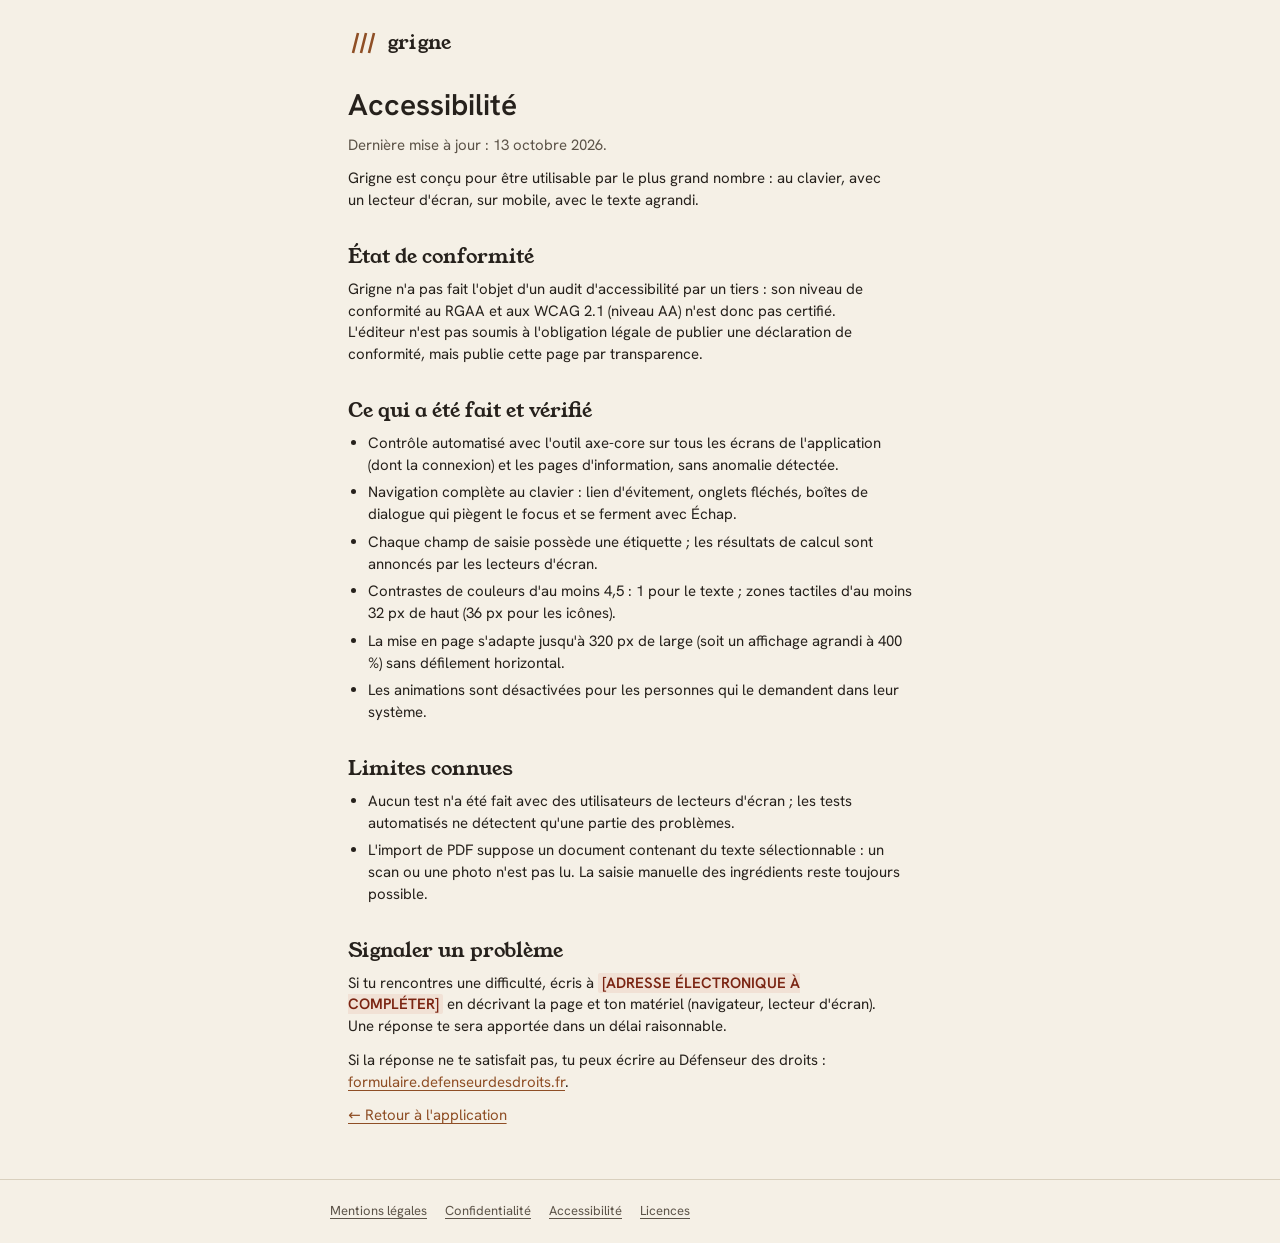
==== accessibilite.html @ 52b6719e "Add files via upload" ====
<!DOCTYPE html>
<html lang="fr">
<head>
<meta charset="UTF-8">
<meta name="viewport" content="width=device-width, initial-scale=1">
<meta http-equiv="Content-Security-Policy" content="default-src 'none'; style-src 'self'; font-src 'self'; img-src 'self'; base-uri 'none'; form-action 'none'">
<meta name="referrer" content="no-referrer">
<meta name="theme-color" content="#F5F0E6">
<meta name="description" content="Déclaration d'accessibilité de Grigne.">
<link rel="icon" href="favicon.svg" type="image/svg+xml">
<link rel="apple-touch-icon" href="apple-touch-icon.png">
<title>Accessibilité — Grigne</title>
<link rel="stylesheet" href="fonts.css">
<link rel="stylesheet" href="base.css">
<link rel="stylesheet" href="legal.css">
</head>
<body>
<a class="skip-link" href="#main">Aller au contenu</a>
<div class="page legal">
  <header class="brand">
    <a href="index.html" aria-label="Grigne, retour à l'application">
      <svg width="30" height="24" viewBox="0 0 30 24" aria-hidden="true" focusable="false"><path d="M5 22 L10 2 M13 22 L18 2 M21 22 L26 2" stroke="#8F4F26" stroke-width="2.6" fill="none"/></svg>
      <span>grigne</span>
    </a>
  </header>
  <main id="main" tabindex="-1">

    <h1>Accessibilité</h1>
    <p class="lead">Dernière mise à jour : 13 octobre 2026.</p>

    <p>Grigne est conçu pour être utilisable par le plus grand nombre : au clavier, avec un lecteur d'écran, sur mobile, avec le texte agrandi.</p>

    <h2>État de conformité</h2>
    <p>Grigne n'a pas fait l'objet d'un audit d'accessibilité par un tiers : son niveau de conformité au RGAA et aux WCAG 2.1 (niveau AA) n'est donc pas certifié. L'éditeur n'est pas soumis à l'obligation légale de publier une déclaration de conformité, mais publie cette page par transparence.</p>

    <h2>Ce qui a été fait et vérifié</h2>
    <ul>
      <li>Contrôle automatisé avec l'outil axe-core sur tous les écrans de l'application (dont la connexion) et les pages d'information, sans anomalie détectée.</li>
      <li>Navigation complète au clavier : lien d'évitement, onglets fléchés, boîtes de dialogue qui piègent le focus et se ferment avec Échap.</li>
      <li>Chaque champ de saisie possède une étiquette ; les résultats de calcul sont annoncés par les lecteurs d'écran.</li>
      <li>Contrastes de couleurs d'au moins 4,5 : 1 pour le texte ; zones tactiles d'au moins 32 px de haut (36 px pour les icônes).</li>
      <li>La mise en page s'adapte jusqu'à 320 px de large (soit un affichage agrandi à 400 %) sans défilement horizontal.</li>
      <li>Les animations sont désactivées pour les personnes qui le demandent dans leur système.</li>
    </ul>

    <h2>Limites connues</h2>
    <ul>
      <li>Aucun test n'a été fait avec des utilisateurs de lecteurs d'écran ; les tests automatisés ne détectent qu'une partie des problèmes.</li>
      <li>L'import de PDF suppose un document contenant du texte sélectionnable : un scan ou une photo n'est pas lu. La saisie manuelle des ingrédients reste toujours possible.</li>
    </ul>

    <h2>Signaler un problème</h2>
    <p>Si tu rencontres une difficulté, écris à <span class="todo">[ADRESSE ÉLECTRONIQUE À COMPLÉTER]</span> en décrivant la page et ton matériel (navigateur, lecteur d'écran). Une réponse te sera apportée dans un délai raisonnable.</p>
    <p>Si la réponse ne te satisfait pas, tu peux écrire au Défenseur des droits : <a href="https://formulaire.defenseurdesdroits.fr">formulaire.defenseurdesdroits.fr</a>.</p>
    <p><a href="index.html">← Retour à l'application</a></p>
  </main>
</div>
<footer class="site-footer">
  <nav aria-label="Informations légales">
    <a href="mentions-legales.html">Mentions légales</a>
    <a href="confidentialite.html">Confidentialité</a>
    <a href="accessibilite.html" aria-current="page">Accessibilité</a>
    <a href="licences.html">Licences</a>
  </nav>
</footer>
</body>
</html>
---- fonts.css ----
/* Polices hébergées avec le site (licence SIL OFL 1.1, voir LICENSE-*.txt).
   Aucune requête vers un service tiers. */
@font-face {
  font-family: 'Young Serif';
  font-style: normal;
  font-weight: 400;
  font-display: swap;
  src: url('young-serif-latin-400-normal.woff2') format('woff2');
}
@font-face {
  font-family: 'Hanken Grotesk';
  font-style: normal;
  font-weight: 400;
  font-display: swap;
  src: url('hanken-grotesk-latin-400-normal.woff2') format('woff2');
}
@font-face {
  font-family: 'Hanken Grotesk';
  font-style: normal;
  font-weight: 500;
  font-display: swap;
  src: url('hanken-grotesk-latin-500-normal.woff2') format('woff2');
}
@font-face {
  font-family: 'Hanken Grotesk';
  font-style: normal;
  font-weight: 600;
  font-display: swap;
  src: url('hanken-grotesk-latin-600-normal.woff2') format('woff2');
}
---- base.css ----
/* Grigne — base commune (application et pages légales).
   Palette « farine / charbon / croûte » : une seule couleur d'accent, aucun dégradé, aucune ombre. */
:root {
  --cream: #F5F0E6;
  --paper: #FBF8F1;
  --ink: #26211C;
  --muted: #5C5348;
  --muted2: #685E51;
  --faint: #766C5F;
  --accent: #8F4F26;
  --err: #A3301A;
  --ok: #46602C;
  --line: #D9D0BE;
  --line2: #E4DCCB;
  --row-alt: #F0EADD;
  --total-bg: #E9E1D0;
  --serif: 'Young Serif', Georgia, 'Times New Roman', serif;
  --sans: 'Hanken Grotesk', system-ui, -apple-system, 'Segoe UI', sans-serif;
}

*, *::before, *::after { box-sizing: border-box; }
[hidden] { display: none !important; }

html { -webkit-text-size-adjust: 100%; background: var(--cream); }
body {
  margin: 0; background: var(--cream); color: var(--ink);
  font-family: var(--sans); font-variant-numeric: tabular-nums; line-height: 1.45;
  min-height: 100vh; display: flex; flex-direction: column;
}

.page { flex: 1; width: 100%; max-width: 620px; margin: 0 auto; padding: 28px 18px 40px; }

.sr-only {
  position: absolute; width: 1px; height: 1px; padding: 0; margin: -1px;
  overflow: hidden; clip: rect(0, 0, 0, 0); white-space: nowrap; border: 0;
}
.skip-link {
  position: absolute; left: 12px; top: -60px; z-index: 100; background: var(--ink); color: var(--cream);
  padding: 10px 14px; border-radius: 2px; font-size: 14px; text-decoration: none;
}
.skip-link:focus { top: 12px; }

a { color: var(--accent); text-underline-offset: 3px; }
a:focus-visible, button:focus-visible, input:focus-visible, select:focus-visible, textarea:focus-visible,
[role=button]:focus-visible, summary:focus-visible {
  outline: 2px solid var(--accent); outline-offset: 2px;
}

.brand { display: flex; align-items: center; gap: 10px; margin-bottom: 26px; }
.brand svg { display: block; flex-shrink: 0; }
.brand span { font-family: var(--serif); font-size: 20px; letter-spacing: 0.01em; }
.brand a { display: flex; align-items: center; gap: 10px; color: inherit; text-decoration: none; }

.site-footer { border-top: 1px solid var(--line); padding: 18px; font-size: 13px; color: var(--muted2); }
.site-footer nav { max-width: 620px; margin: 0 auto; display: flex; flex-wrap: wrap; gap: 6px 18px; }
.site-footer a { color: var(--muted); display: inline-block; padding: 4px 0; }
.site-footer a:hover { color: var(--ink); }
---- legal.css ----
/* Pages d'information (mentions légales, confidentialité, accessibilité, licences). */
.legal h1 { max-width: none; font-size: 30px; margin-bottom: 8px; }
.legal h2 { font-family: var(--serif); font-weight: 400; font-size: 20px; margin: 30px 0 8px; }
.legal p, .legal li { font-size: 15px; color: var(--ink); max-width: 68ch; }
.legal p { margin: 0 0 12px; }
.legal ul { padding-left: 20px; margin: 0 0 12px; }
.legal li { margin-bottom: 6px; }
.legal .lead { color: var(--muted); }
.legal .todo { background: #F1E1D5; color: #7A2412; padding: 0 4px; border-radius: 2px; font-weight: 600; }
.legal .notice { padding: 12px 14px; background: var(--total-bg); border-left: 3px solid var(--accent); font-size: 14px; color: var(--muted); margin: 18px 0; max-width: 68ch; }
.legal table { border-collapse: collapse; width: 100%; font-size: 14px; margin: 8px 0 16px; }
.legal th, .legal td { text-align: left; border-bottom: 1px solid var(--line); padding: 8px 8px 8px 0; vertical-align: top; }
.legal th { font-size: 11px; letter-spacing: 0.08em; text-transform: uppercase; color: var(--muted2); font-weight: 600; }
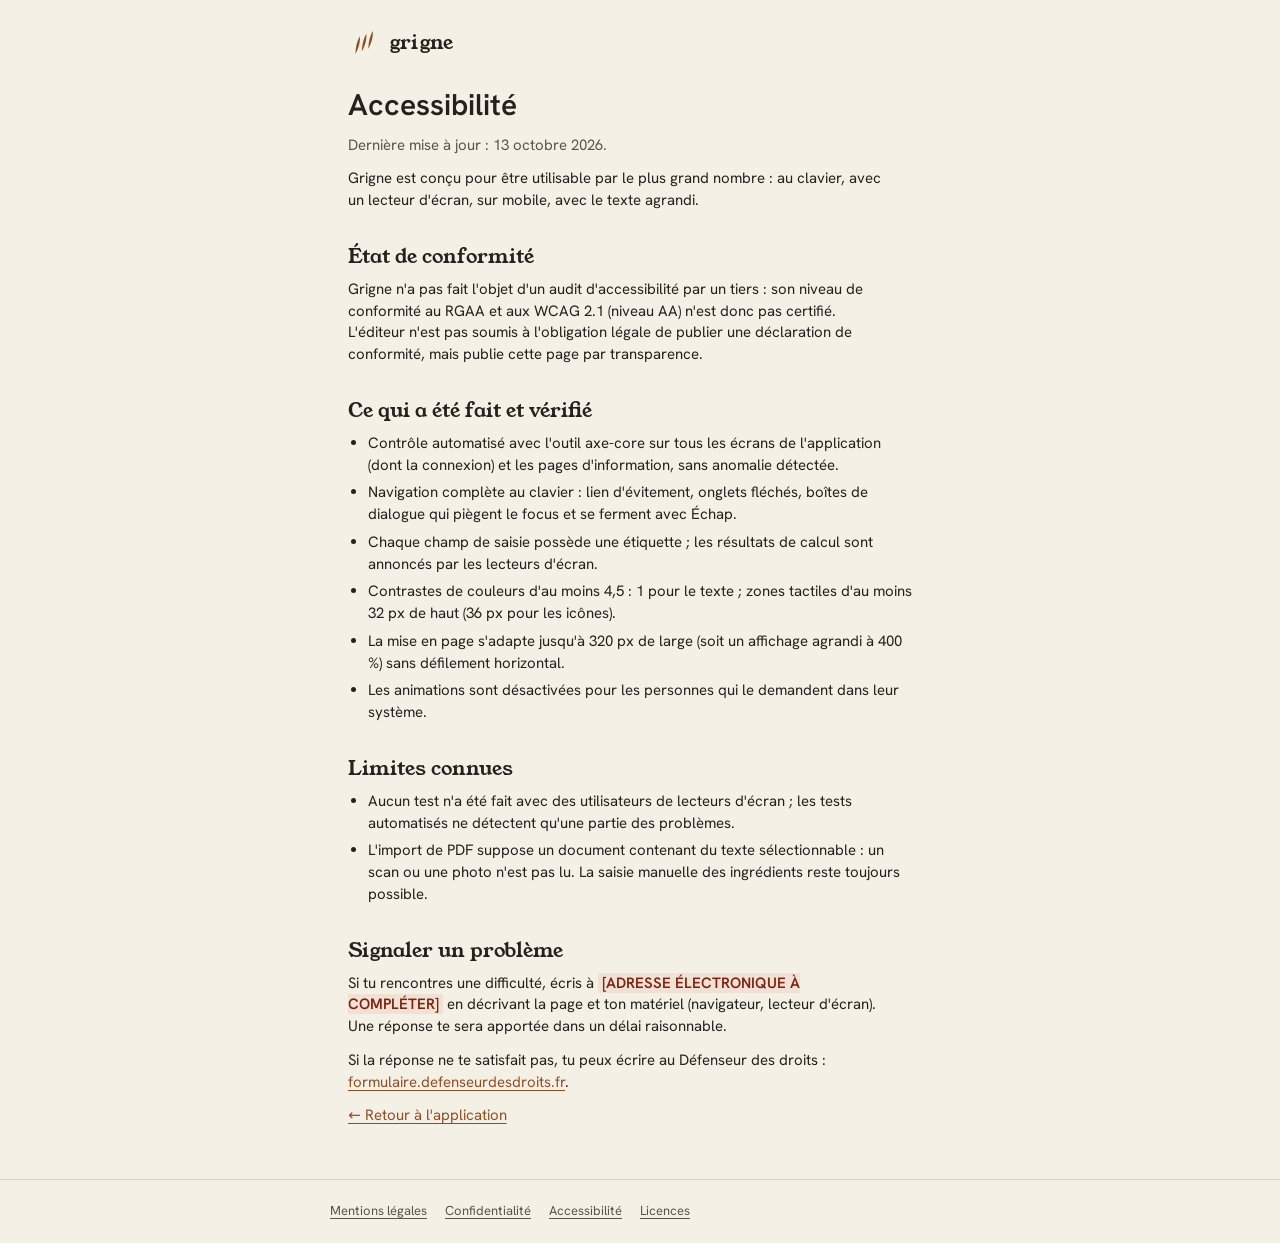
==== commit cc466e48: "Nouveau logo : les trois grignes dans l'en-tête, le favicon et les icônes Co-Authored-By: Claude Opu" ====
--- a/accessibilite.html
+++ b/accessibilite.html
@@ -19,7 +19,7 @@
 <div class="page legal">
   <header class="brand">
     <a href="index.html" aria-label="Grigne, retour à l'application">
-      <svg width="30" height="24" viewBox="0 0 30 24" aria-hidden="true" focusable="false"><path d="M5 22 L10 2 M13 22 L18 2 M21 22 L26 2" stroke="#8F4F26" stroke-width="2.6" fill="none"/></svg>
+      <svg width="32" height="27" viewBox="-54 -46 108 92" aria-hidden="true" focusable="false"><g fill="#8F4F26"><path d="M -0.6 -31 C 3.6 -19, 5.4 -8, 4.9 3.5 C 4.5 13, 3.2 23, 1.3 31 C -0.7 23, -2.6 13, -3.3 3.5 C -4.1 -8, -3.5 -19, -0.6 -31 Z" transform="translate(-22 9) rotate(16)"/><path d="M -0.6 -31 C 3.6 -19, 5.4 -8, 4.9 3.5 C 4.5 13, 3.2 23, 1.3 31 C -0.7 23, -2.6 13, -3.3 3.5 C -4.1 -8, -3.5 -19, -0.6 -31 Z" transform="translate(0 0) rotate(16)"/><path d="M -0.6 -31 C 3.6 -19, 5.4 -8, 4.9 3.5 C 4.5 13, 3.2 23, 1.3 31 C -0.7 23, -2.6 13, -3.3 3.5 C -4.1 -8, -3.5 -19, -0.6 -31 Z" transform="translate(22 -9) rotate(16)"/></g></svg>
       <span>grigne</span>
     </a>
   </header>
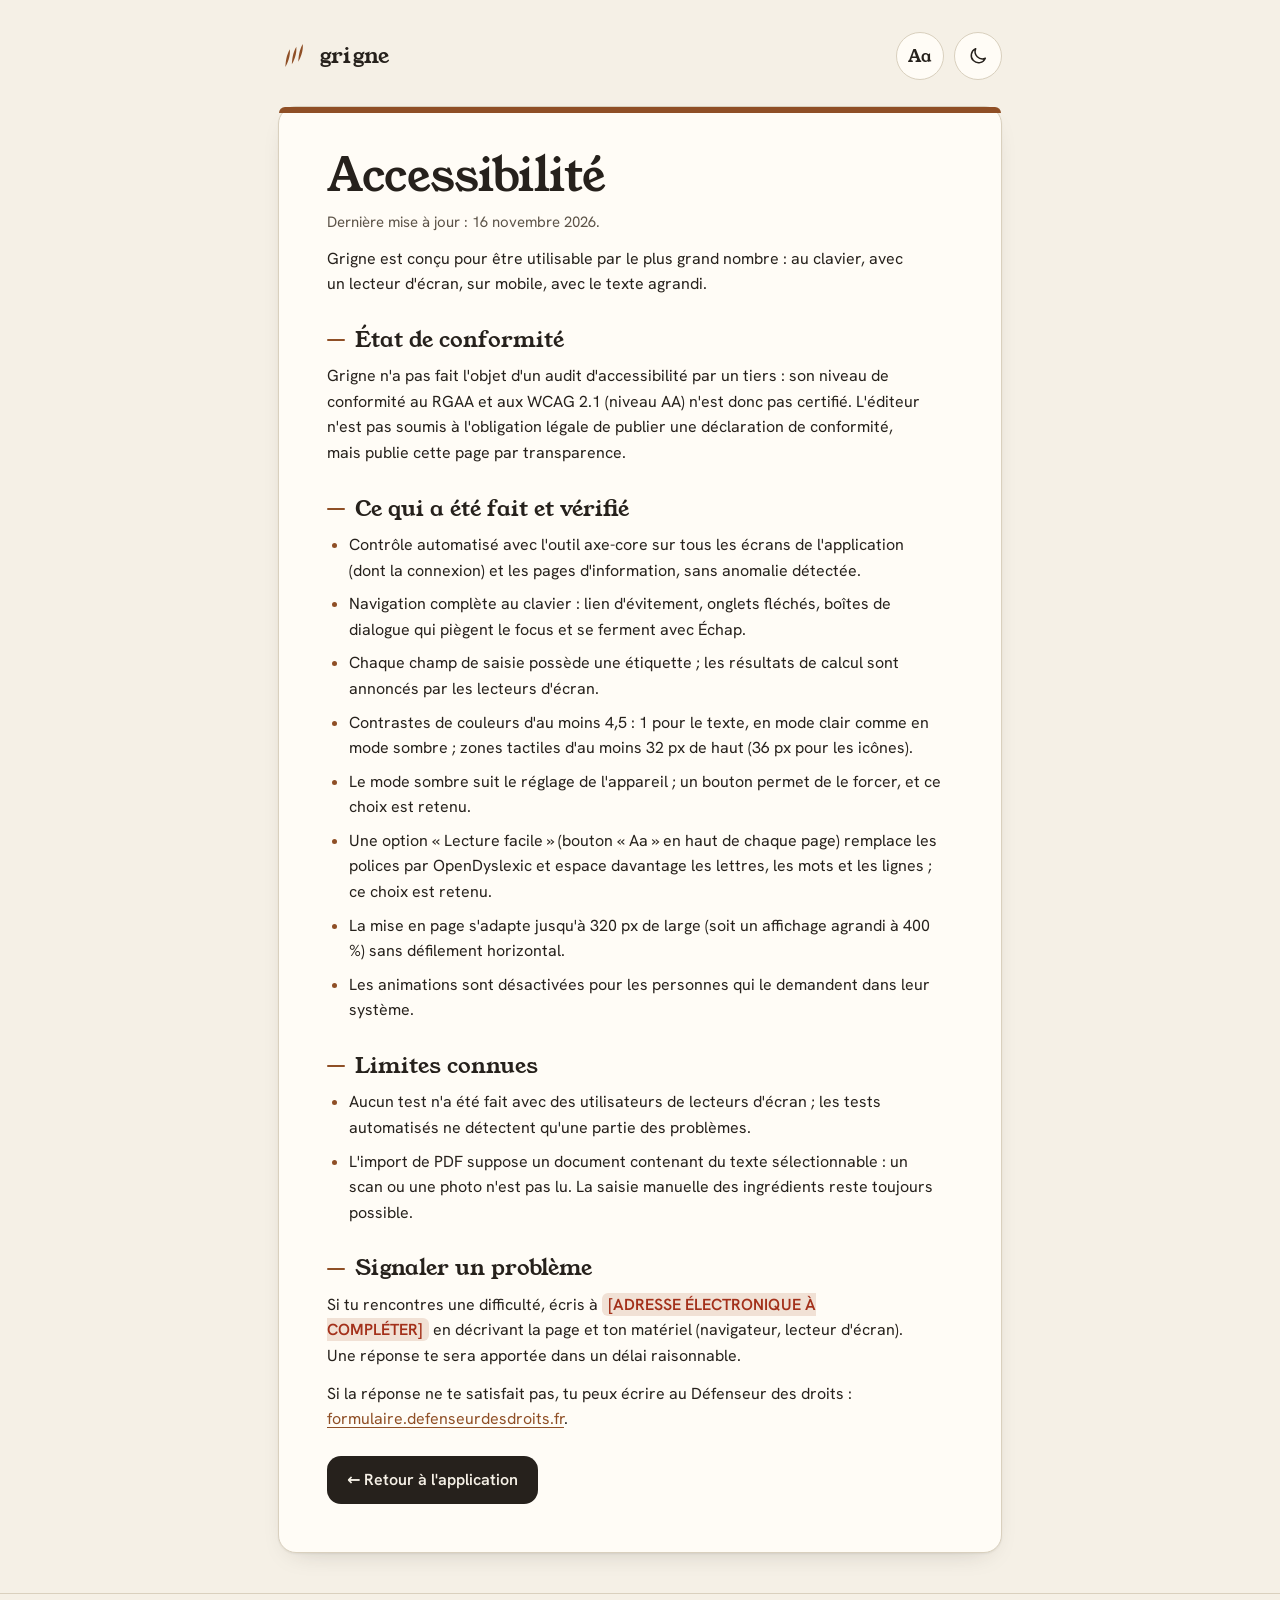
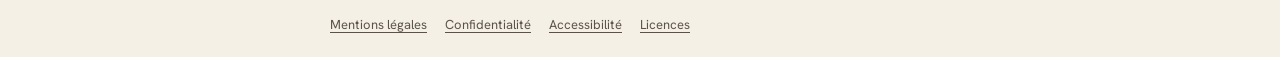
==== commit ff141823: "Refonte visuelle" ====
--- a/accessibilite.html
+++ b/accessibilite.html
@@ -3,9 +3,10 @@
 <head>
 <meta charset="UTF-8">
 <meta name="viewport" content="width=device-width, initial-scale=1">
-<meta http-equiv="Content-Security-Policy" content="default-src 'none'; style-src 'self'; font-src 'self'; img-src 'self'; base-uri 'none'; form-action 'none'">
+<meta http-equiv="Content-Security-Policy" content="default-src 'none'; script-src 'self'; style-src 'self'; font-src 'self'; img-src 'self'; base-uri 'none'; form-action 'none'">
 <meta name="referrer" content="no-referrer">
 <meta name="theme-color" content="#F5F0E6">
+<meta name="color-scheme" content="light dark">
 <meta name="description" content="Déclaration d'accessibilité de Grigne.">
 <link rel="icon" href="favicon.svg" type="image/svg+xml">
 <link rel="apple-touch-icon" href="apple-touch-icon.png">
@@ -13,20 +14,30 @@
 <link rel="stylesheet" href="fonts.css">
 <link rel="stylesheet" href="base.css">
 <link rel="stylesheet" href="legal.css">
+<script src="theme.js"></script>
 </head>
 <body>
 <a class="skip-link" href="#main">Aller au contenu</a>
 <div class="page legal">
-  <header class="brand">
+  <header class="topbar legal-top">
+    <div class="brand">
     <a href="index.html" aria-label="Grigne, retour à l'application">
       <svg width="32" height="27" viewBox="-54 -46 108 92" aria-hidden="true" focusable="false"><g fill="#8F4F26"><path d="M -0.6 -31 C 3.6 -19, 5.4 -8, 4.9 3.5 C 4.5 13, 3.2 23, 1.3 31 C -0.7 23, -2.6 13, -3.3 3.5 C -4.1 -8, -3.5 -19, -0.6 -31 Z" transform="translate(-22 9) rotate(16)"/><path d="M -0.6 -31 C 3.6 -19, 5.4 -8, 4.9 3.5 C 4.5 13, 3.2 23, 1.3 31 C -0.7 23, -2.6 13, -3.3 3.5 C -4.1 -8, -3.5 -19, -0.6 -31 Z" transform="translate(0 0) rotate(16)"/><path d="M -0.6 -31 C 3.6 -19, 5.4 -8, 4.9 3.5 C 4.5 13, 3.2 23, 1.3 31 C -0.7 23, -2.6 13, -3.3 3.5 C -4.1 -8, -3.5 -19, -0.6 -31 Z" transform="translate(22 -9) rotate(16)"/></g></svg>
       <span>grigne</span>
     </a>
+    </div>
+    <div class="topbar-end">
+      <button type="button" class="theme-btn read-btn" id="readToggle" aria-pressed="false" aria-label="Lecture facile"><span aria-hidden="true">Aa</span></button>
+      <button type="button" class="theme-btn" id="themeToggle" aria-pressed="false" aria-label="Mode sombre">
+      <svg class="ic-moon" width="22" height="22" viewBox="0 0 24 24" fill="none" stroke="currentColor" stroke-width="1.6" stroke-linecap="round" stroke-linejoin="round" aria-hidden="true" focusable="false"><path d="M20 14.5A8 8 0 0 1 9.5 4 8 8 0 1 0 20 14.5z"/></svg>
+      <svg class="ic-sun" width="22" height="22" viewBox="0 0 24 24" fill="none" stroke="currentColor" stroke-width="1.6" stroke-linecap="round" aria-hidden="true" focusable="false"><circle cx="12" cy="12" r="4"/><path d="M12 2.5v2M12 19.5v2M2.5 12h2M19.5 12h2M5.3 5.3l1.4 1.4M17.3 17.3l1.4 1.4M5.3 18.7l1.4-1.4M17.3 6.7l1.4-1.4"/></svg>
+    </button>
+    </div>
   </header>
   <main id="main" tabindex="-1">
 
     <h1>Accessibilité</h1>
-    <p class="lead">Dernière mise à jour : 13 octobre 2026.</p>
+    <p class="lead">Dernière mise à jour : 16 novembre 2026.</p>
 
     <p>Grigne est conçu pour être utilisable par le plus grand nombre : au clavier, avec un lecteur d'écran, sur mobile, avec le texte agrandi.</p>
 
@@ -38,7 +49,9 @@
       <li>Contrôle automatisé avec l'outil axe-core sur tous les écrans de l'application (dont la connexion) et les pages d'information, sans anomalie détectée.</li>
       <li>Navigation complète au clavier : lien d'évitement, onglets fléchés, boîtes de dialogue qui piègent le focus et se ferment avec Échap.</li>
       <li>Chaque champ de saisie possède une étiquette ; les résultats de calcul sont annoncés par les lecteurs d'écran.</li>
-      <li>Contrastes de couleurs d'au moins 4,5 : 1 pour le texte ; zones tactiles d'au moins 32 px de haut (36 px pour les icônes).</li>
+      <li>Contrastes de couleurs d'au moins 4,5 : 1 pour le texte, en mode clair comme en mode sombre ; zones tactiles d'au moins 32 px de haut (36 px pour les icônes).</li>
+      <li>Le mode sombre suit le réglage de l'appareil ; un bouton permet de le forcer, et ce choix est retenu.</li>
+      <li>Une option « Lecture facile » (bouton « Aa » en haut de chaque page) remplace les polices par OpenDyslexic et espace davantage les lettres, les mots et les lignes ; ce choix est retenu.</li>
       <li>La mise en page s'adapte jusqu'à 320 px de large (soit un affichage agrandi à 400 %) sans défilement horizontal.</li>
       <li>Les animations sont désactivées pour les personnes qui le demandent dans leur système.</li>
     </ul>
--- a/fonts.css
+++ b/fonts.css
@@ -28,3 +28,32 @@
   font-display: swap;
   src: url('hanken-grotesk-latin-600-normal.woff2') format('woff2');
 }
+/* Espace fine insécable (U+202F) entre un nombre et son unité : ni Young Serif ni
+   Hanken Grotesk ne la dessinent. Cette police maison (un seul glyphe vide de 0,2 em)
+   la fournit, partout pareille, et ne s'applique qu'à ce caractère. */
+@font-face {
+  font-family: 'Grigne Espace fine';
+  font-style: normal;
+  font-weight: 100 900;
+  font-display: block;
+  src: url('grigne-espace-fine.woff2') format('woff2');
+  unicode-range: U+202F;
+}
+/* OpenDyslexic (Abbie Gonzalez, licence SIL OFL 1.1, texte dans LICENSE-opendyslexic.txt, à côté des polices) :
+   police de l'option « Lecture facile ». Fichiers complets et originaux de l'autrice (version 0.990, dépôt officiel
+   « opendyslexic » d'antijingoist sur GitHub, dossier « compiled »), non modifiés ; licence : OFL.txt du dépôt.
+   Téléchargée seulement quand l'option est active. */
+@font-face {
+  font-family: 'OpenDyslexic';
+  font-style: normal;
+  font-weight: 400;
+  font-display: swap;
+  src: url('OpenDyslexic-Regular.woff2') format('woff2');
+}
+@font-face {
+  font-family: 'OpenDyslexic';
+  font-style: normal;
+  font-weight: 700;
+  font-display: swap;
+  src: url('OpenDyslexic-Bold.woff2') format('woff2');
+}
--- a/base.css
+++ b/base.css
@@ -1,21 +1,68 @@
 /* Grigne — base commune (application et pages légales).
-   Palette « farine / charbon / croûte » : une seule couleur d'accent, aucun dégradé, aucune ombre. */
+   Palette « farine / charbon / croûte », en clair et en sombre. Ombres douces et
+   dégradés discrets permis quand ils servent la lecture (voir CLAUDE.md). */
 :root {
-  --cream: #F5F0E6;
-  --paper: #FBF8F1;
+  /* fonds */
+  --cream: #F5F0E6;        /* fond de page */
+  --paper: #FFFCF6;        /* cartes, champs */
+  --surface-2: #EDE6D8;    /* boutons doux, segments */
+  --row-alt: #F0EADD;
+  --total-bg: #E9E1D0;
+  /* texte */
   --ink: #26211C;
+  --ink-hover: #3A332C;
   --muted: #5C5348;
   --muted2: #685E51;
   --faint: #766C5F;
+  /* croûte */
   --accent: #8F4F26;
+  --accent-deep: #6E3A1B;
+  --accent-soft: #F3E6D8;
+  --accent-line: #E6D3C0;
+  --on-accent: #FFFCF6;
+  /* états */
   --err: #A3301A;
+  --err-bg: #F1E1D5;
   --ok: #46602C;
+  --ok-bg: #E8EBD8;
+  /* filets */
   --line: #D9D0BE;
   --line2: #E4DCCB;
-  --row-alt: #F0EADD;
-  --total-bg: #E9E1D0;
-  --serif: 'Young Serif', Georgia, 'Times New Roman', serif;
-  --sans: 'Hanken Grotesk', system-ui, -apple-system, 'Segoe UI', sans-serif;
+  /* tampon et décor */
+  --stamp: #8F4F26;
+  --stamp-bg: #FFFCF6; /* opaque : le tampon passe devant la bande et le texte */
+  --wave: #8F4F26;
+  --backdrop: rgba(38, 33, 28, .55);
+  --shadow: 0 1px 2px rgba(38, 33, 28, .06), 0 10px 28px -16px rgba(38, 33, 28, .28);
+  --shadow-up: 0 -8px 24px -18px rgba(38, 33, 28, .35);
+  --radius: 18px;
+  --serif: 'Grigne Espace fine', 'Young Serif', Georgia, 'Times New Roman', serif;
+  --sans: 'Grigne Espace fine', 'Hanken Grotesk', system-ui, -apple-system, 'Segoe UI', sans-serif;
+  color-scheme: light;
+}
+
+/* Thème sombre : suit le téléphone, sauf choix contraire mémorisé (data-theme). */
+@media (prefers-color-scheme: dark) {
+  :root:not([data-theme="light"]) {
+    --cream: #17130F; --paper: #26211C; --surface-2: #322B24; --row-alt: #211C17; --total-bg: #2E2620;
+    --ink: #F5F0E6; --ink-hover: #E4DACB; --muted: #C9BEAC; --muted2: #BDB19F; --faint: #A89C8A;
+    --accent: #E2A577; --accent-deep: #EDBF98; --accent-soft: #3A2C21; --accent-line: #4E3A2A; --on-accent: #1E1914;
+    --err: #F08A72; --err-bg: #3A221B; --ok: #A9C98A; --ok-bg: #26301C;
+    --line: #43392F; --line2: #382F27;
+    --stamp: #E8B48A; --stamp-bg: #26211C; --wave: #B98762; --backdrop: rgba(0, 0, 0, .62);
+    --shadow: 0 10px 28px -18px rgba(0, 0, 0, .8); --shadow-up: none;
+    color-scheme: dark;
+  }
+}
+:root[data-theme="dark"] {
+  --cream: #17130F; --paper: #26211C; --surface-2: #322B24; --row-alt: #211C17; --total-bg: #2E2620;
+  --ink: #F5F0E6; --ink-hover: #E4DACB; --muted: #C9BEAC; --muted2: #BDB19F; --faint: #A89C8A;
+  --accent: #E2A577; --accent-deep: #EDBF98; --accent-soft: #3A2C21; --accent-line: #4E3A2A; --on-accent: #1E1914;
+  --err: #F08A72; --err-bg: #3A221B; --ok: #A9C98A; --ok-bg: #26301C;
+  --line: #43392F; --line2: #382F27;
+  --stamp: #E8B48A; --stamp-bg: #26211C; --wave: #B98762; --backdrop: rgba(0, 0, 0, .62);
+  --shadow: 0 10px 28px -18px rgba(0, 0, 0, .8); --shadow-up: none;
+  color-scheme: dark;
 }
 
 *, *::before, *::after { box-sizing: border-box; }
@@ -24,7 +71,7 @@
 html { -webkit-text-size-adjust: 100%; background: var(--cream); }
 body {
   margin: 0; background: var(--cream); color: var(--ink);
-  font-family: var(--sans); font-variant-numeric: tabular-nums; line-height: 1.45;
+  font-family: var(--sans); font-variant-numeric: lining-nums tabular-nums; line-height: 1.45;
   min-height: 100vh; display: flex; flex-direction: column;
 }
 
@@ -36,7 +83,7 @@
 }
 .skip-link {
   position: absolute; left: 12px; top: -60px; z-index: 100; background: var(--ink); color: var(--cream);
-  padding: 10px 14px; border-radius: 2px; font-size: 14px; text-decoration: none;
+  padding: 10px 14px; border-radius: 8px; font-size: 14px; text-decoration: none;
 }
 .skip-link:focus { top: 12px; }
 
@@ -47,9 +94,35 @@
 }
 
 .brand { display: flex; align-items: center; gap: 10px; margin-bottom: 26px; }
-.brand svg { display: block; flex-shrink: 0; }
+.brand svg { display: block; flex-shrink: 0; color: var(--accent); }
+.brand svg g[fill="#8F4F26"] { fill: var(--accent); }
 .brand span { font-family: var(--serif); font-size: 20px; letter-spacing: 0.01em; }
 .brand a { display: flex; align-items: center; gap: 10px; color: inherit; text-decoration: none; }
+
+/* barre du haut et bouton clair / sombre (application et pages légales) */
+.topbar { display: flex; align-items: center; justify-content: space-between; gap: 12px; }
+.topbar .brand { margin: 0; min-height: 48px; }
+.topbar .brand span { font-size: 22px; }
+.topbar-end { display: flex; align-items: center; gap: 10px; min-width: 0; }
+.theme-btn { display: grid; place-items: center; flex-shrink: 0; width: 48px; height: 48px; padding: 0; border-radius: 50%; border: 1px solid var(--line); background: var(--paper); color: var(--ink); cursor: pointer; }
+.theme-btn svg { grid-area: 1 / 1; }
+.theme-btn[aria-pressed="true"] .ic-moon, .theme-btn[aria-pressed="false"] .ic-sun { display: none; }
+.theme-btn:hover { border-color: var(--faint); }
+.read-btn span { font-family: var(--serif); font-size: 17px; line-height: 1; }
+.theme-btn[aria-pressed="true"].read-btn { background: var(--ink); border-color: var(--ink); color: var(--cream); }
+
+/* Lecture facile : OpenDyslexic partout, lettres, mots et lignes un peu plus espacés */
+:root[data-lecture="facile"] {
+  --serif: 'Grigne Espace fine', 'OpenDyslexic', Georgia, serif;
+  --sans: 'Grigne Espace fine', 'OpenDyslexic', system-ui, sans-serif;
+}
+/* OpenDyslexic est dessinée très large (espace de 0,85 em contre 0,26 em pour Hanken Grotesk) :
+   les lettres gardent son espacement à elle, l'espace entre les mots est un peu resserré (environ 0,55 em,
+   soit deux fois l'espace habituel), les lignes plus aérées. Les petites capitales perdent leur écart
+   supplémentaire ; le texte en arc du tampon garde le sien. */
+:root[data-lecture="facile"] body { letter-spacing: 0; word-spacing: -.3em; line-height: 1.6; }
+:root[data-lecture="facile"] body :not(svg, svg *) { letter-spacing: inherit; }
+:root[data-lecture="facile"] h1, :root[data-lecture="facile"] h2, :root[data-lecture="facile"] h3 { line-height: 1.25; }
 
 .site-footer { border-top: 1px solid var(--line); padding: 18px; font-size: 13px; color: var(--muted2); }
 .site-footer nav { max-width: 620px; margin: 0 auto; display: flex; flex-wrap: wrap; gap: 6px 18px; }
--- a/legal.css
+++ b/legal.css
@@ -1,13 +1,36 @@
-/* Pages d'information (mentions légales, confidentialité, accessibilité, licences). */
-.legal h1 { max-width: none; font-size: 30px; margin-bottom: 8px; }
-.legal h2 { font-family: var(--serif); font-weight: 400; font-size: 20px; margin: 30px 0 8px; }
-.legal p, .legal li { font-size: 15px; color: var(--ink); max-width: 68ch; }
+/* Pages d'information (mentions légales, confidentialité, accessibilité, licences).
+   Une page de lecture : grand titre, texte sur une feuille, largeur confortable. */
+.legal { max-width: 760px; }
+.legal-top { margin-bottom: 26px; }
+.legal-top .brand { margin: 0; }
+
+.legal main { position: relative; padding: 26px 20px 22px; border: 1px solid var(--line); border-radius: var(--radius); background: var(--paper); box-shadow: var(--shadow); }
+.legal main::before { content: ""; position: absolute; inset: 0 0 auto; height: 6px; border-radius: var(--radius) var(--radius) 0 0; background: var(--accent); }
+
+.legal h1 { max-width: none; margin: 4px 0 8px; font-family: var(--serif); font-weight: 400; font-size: 34px; line-height: 1.1; letter-spacing: -0.01em; }
+.legal h2 { display: flex; align-items: center; gap: 10px; margin: 30px 0 10px; font-family: var(--serif); font-weight: 400; font-size: 22px; line-height: 1.2; }
+.legal h2::before { content: ""; flex-shrink: 0; width: 18px; height: 2px; border-radius: 2px; background: var(--accent); }
+.legal p, .legal li { font-size: 16px; line-height: 1.6; color: var(--ink); max-width: 66ch; }
 .legal p { margin: 0 0 12px; }
-.legal ul { padding-left: 20px; margin: 0 0 12px; }
-.legal li { margin-bottom: 6px; }
-.legal .lead { color: var(--muted); }
-.legal .todo { background: #F1E1D5; color: #7A2412; padding: 0 4px; border-radius: 2px; font-weight: 600; }
-.legal .notice { padding: 12px 14px; background: var(--total-bg); border-left: 3px solid var(--accent); font-size: 14px; color: var(--muted); margin: 18px 0; max-width: 68ch; }
-.legal table { border-collapse: collapse; width: 100%; font-size: 14px; margin: 8px 0 16px; }
-.legal th, .legal td { text-align: left; border-bottom: 1px solid var(--line); padding: 8px 8px 8px 0; vertical-align: top; }
-.legal th { font-size: 11px; letter-spacing: 0.08em; text-transform: uppercase; color: var(--muted2); font-weight: 600; }
+.legal ul { padding-left: 22px; margin: 0 0 12px; }
+.legal li { margin-bottom: 8px; }
+.legal li::marker { color: var(--accent); }
+.legal .lead { color: var(--muted); font-size: 15px; }
+.legal a { overflow-wrap: anywhere; }
+.legal .todo { padding: 1px 6px; border-radius: 6px; background: var(--err-bg); color: var(--err); font-weight: 600; }
+.legal .notice { margin: 18px 0; max-width: 66ch; padding: 14px 16px; border-radius: 14px; border: 1px solid var(--accent-line); background: var(--accent-soft); color: var(--ink); font-size: 15px; line-height: 1.55; }
+
+/* tableaux : colonnes lisibles, défilement à l'intérieur du tableau sur petit écran, jamais de la page */
+.legal table { display: block; overflow-x: auto; border-collapse: collapse; width: 100%; font-size: 14px; margin: 8px 0 18px; }
+.legal th, .legal td { min-width: 128px; text-align: left; border-bottom: 1px dashed var(--line); padding: 10px 12px 10px 0; vertical-align: top; }
+.legal th { font-size: 11px; letter-spacing: 0.08em; text-transform: uppercase; color: var(--muted2); font-weight: 600; border-bottom: 1.5px solid var(--ink); }
+
+/* « ← Retour à l'application » : un vrai bouton */
+.legal main > p:last-child a[href="index.html"] { display: inline-flex; align-items: center; min-height: 48px; margin-top: 12px; padding: 0 20px; border-radius: 14px; background: var(--ink); color: var(--cream); font-weight: 600; text-decoration: none; }
+.legal main > p:last-child a[href="index.html"]:hover { background: var(--ink-hover); }
+
+@media (min-width: 860px) {
+  .legal { padding-top: 32px; }
+  .legal main { padding: 40px 48px 36px; }
+  .legal h1 { font-size: 46px; }
+}
